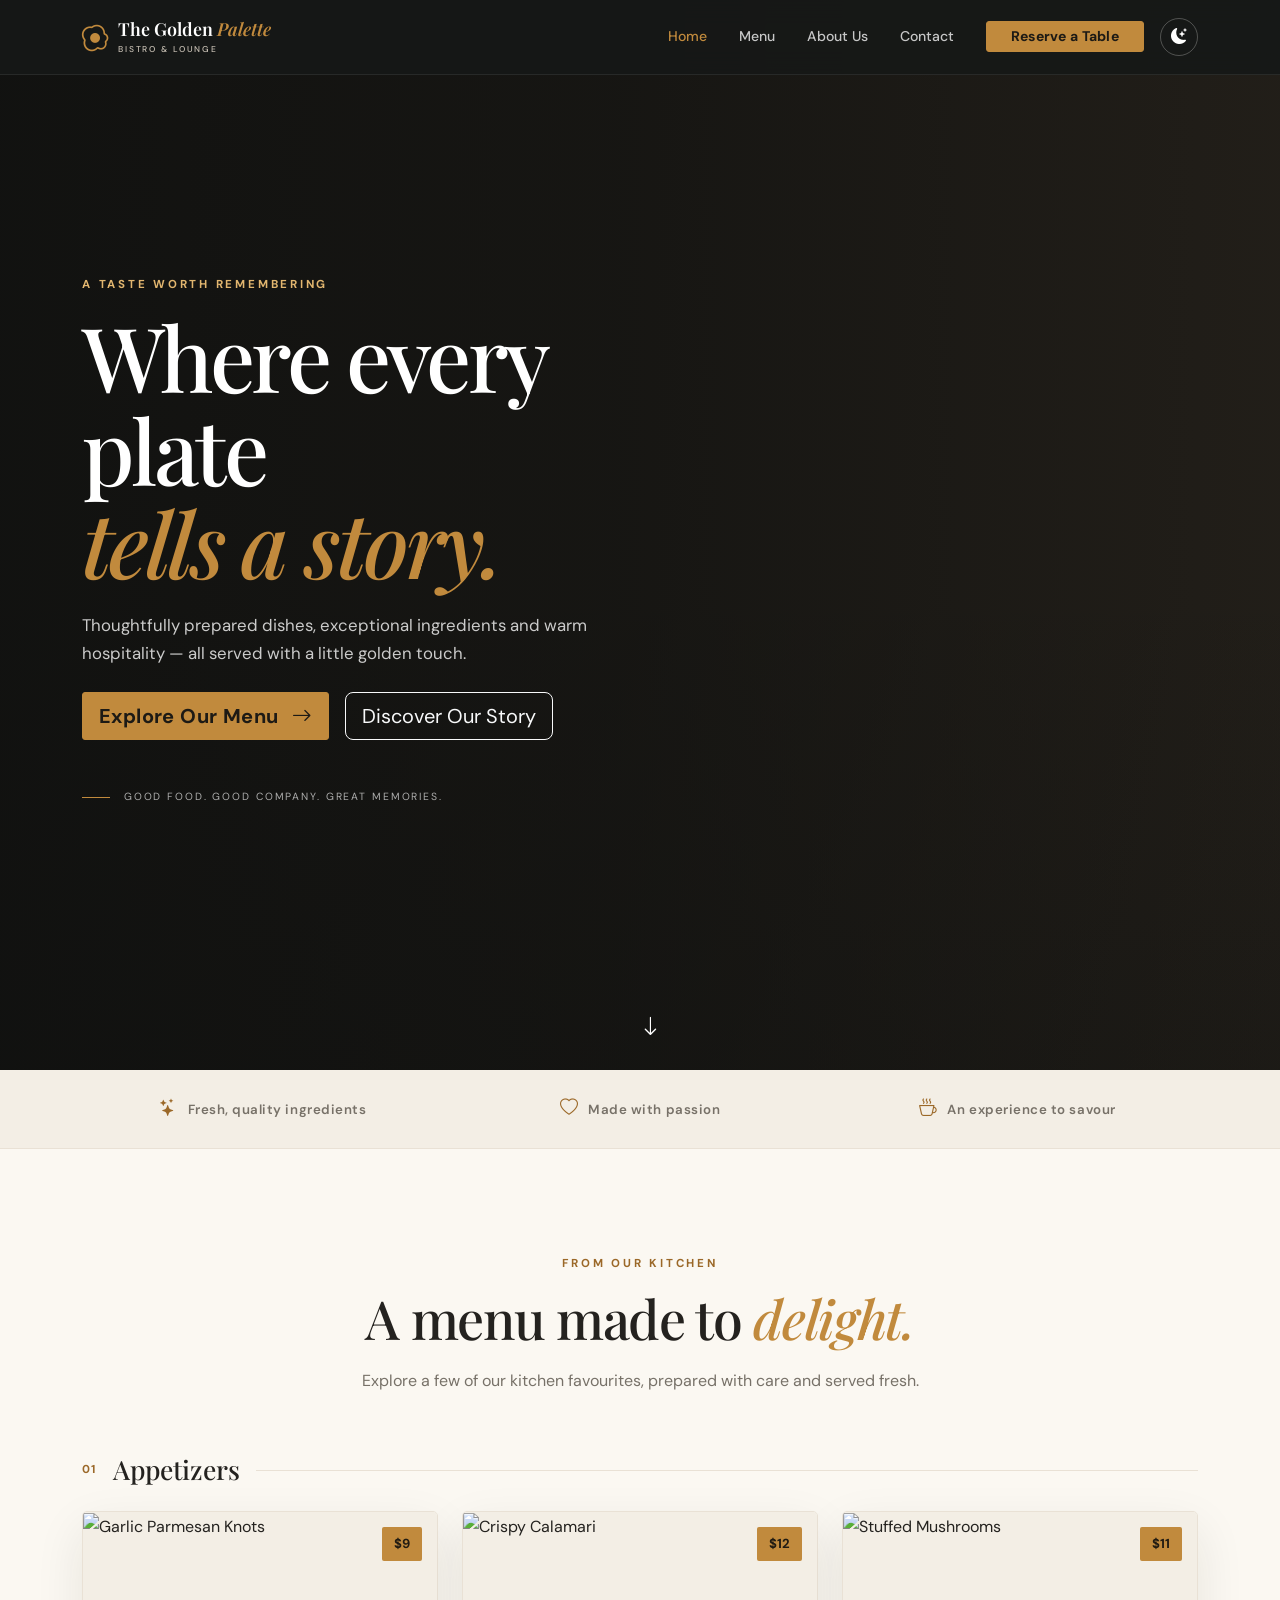
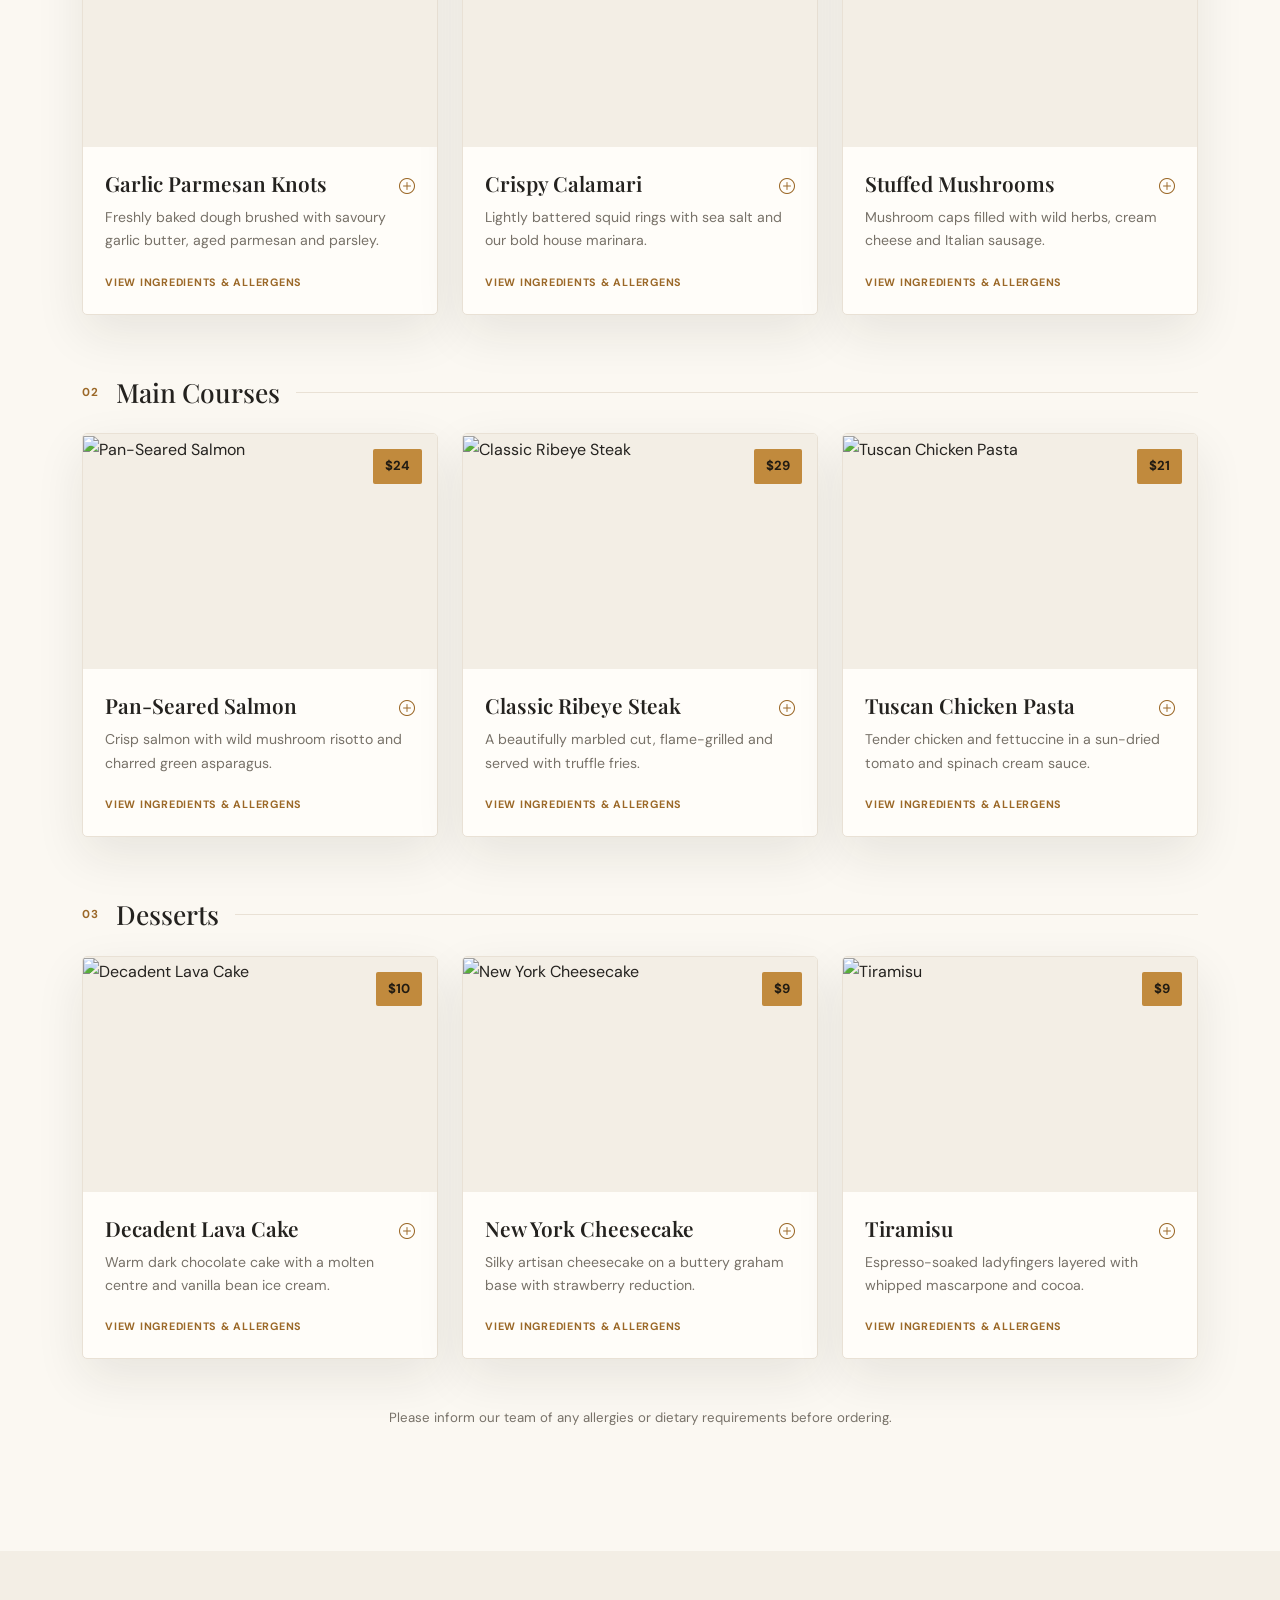
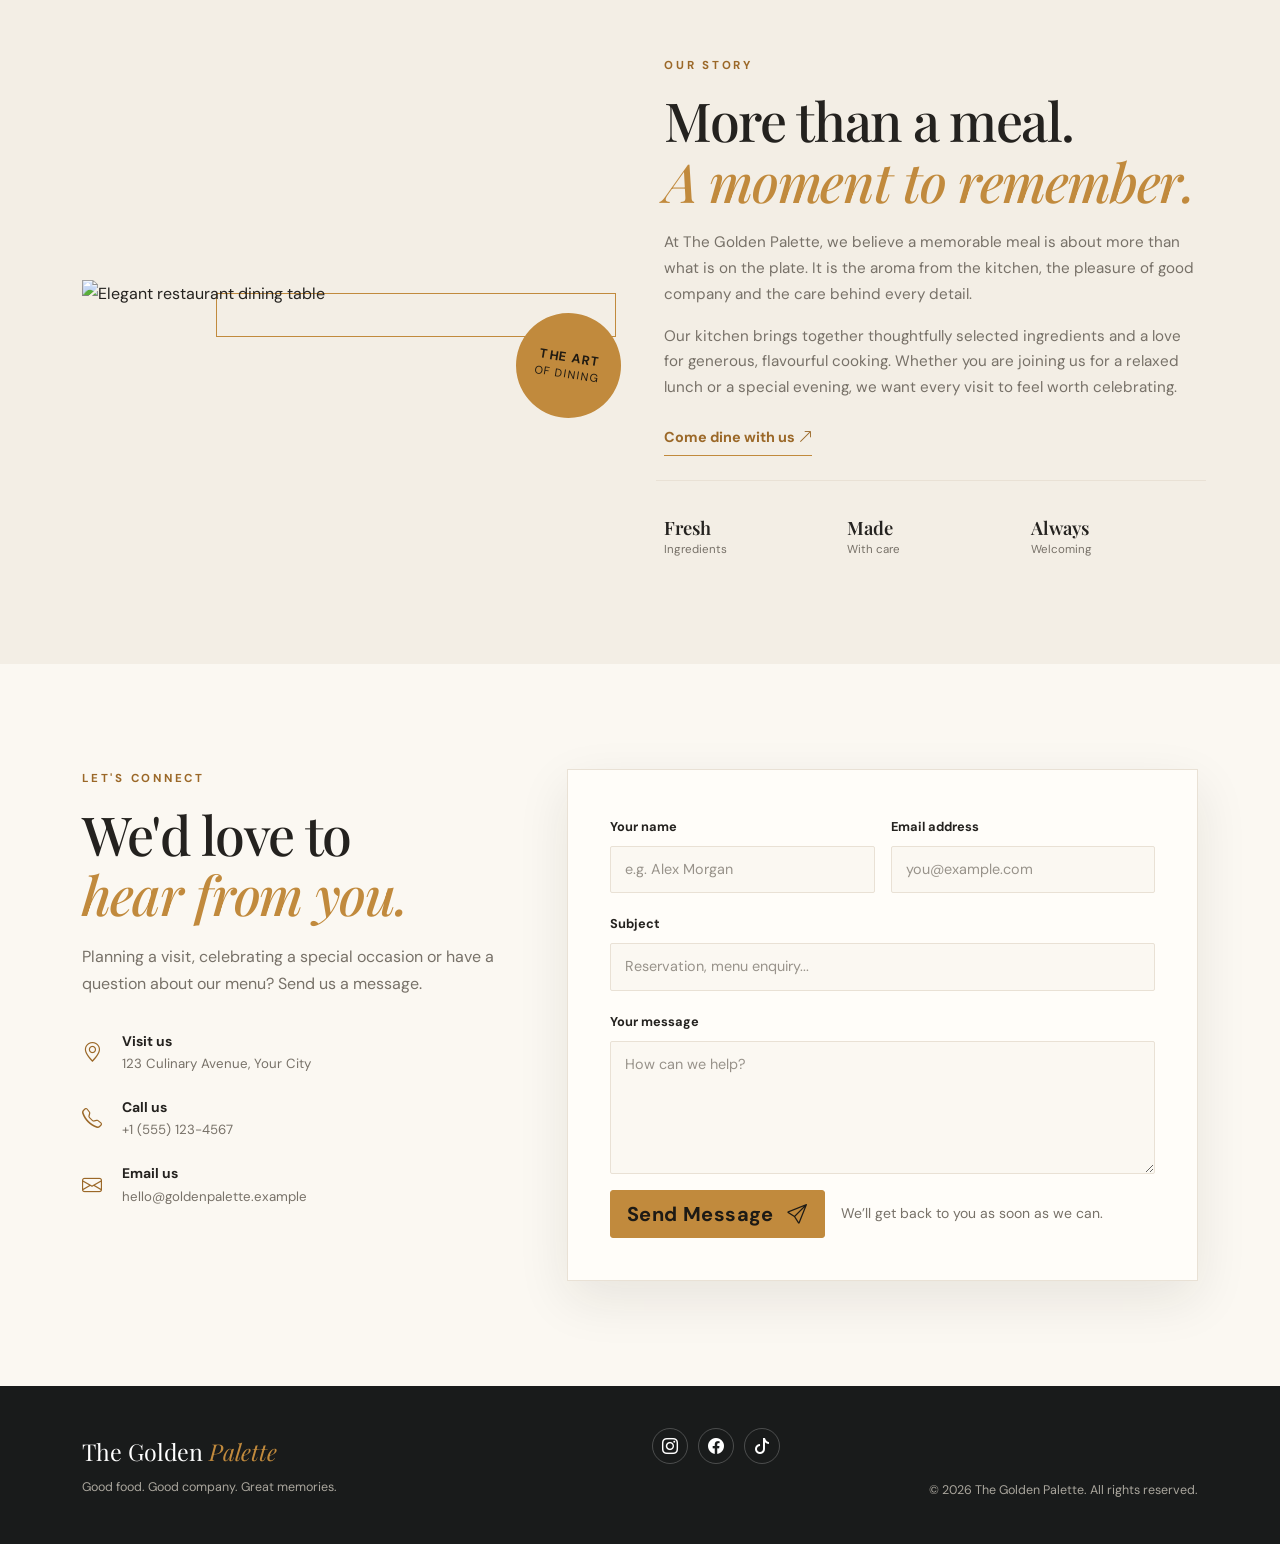
==== index.html @ 67bfbe7a "feat: build responsive restaurant landing page structure" ====
<!DOCTYPE html>
<html lang="en">
<head>
  <meta charset="UTF-8">
  <meta name="viewport" content="width=device-width, initial-scale=1">
  <meta name="description" content="The Golden Palette — an exquisite bistro and lounge experience.">
  <title>The Golden Palette | Bistro & Lounge</title>
  <link rel="preconnect" href="https://fonts.googleapis.com">
  <link rel="preconnect" href="https://fonts.gstatic.com" crossorigin>
  <link href="https://fonts.googleapis.com/css2?family=DM+Sans:wght@400;500;600;700&family=Playfair+Display:wght@500;600;700&display=swap" rel="stylesheet">
  <link href="https://cdn.jsdelivr.net/npm/bootstrap@5.3.3/dist/css/bootstrap.min.css" rel="stylesheet">
  <link href="https://cdn.jsdelivr.net/npm/bootstrap-icons@1.11.3/font/bootstrap-icons.min.css" rel="stylesheet">
  <link rel="stylesheet" href="css/style.css">
</head>
<body>
  <!-- Navigation -->
  <nav class="navbar navbar-expand-lg navbar-dark fixed-top site-navbar">
    <div class="container">
      <a class="navbar-brand brand-mark" href="#home">
        <span class="brand-icon"><i class="bi bi-egg-fried"></i></span>
        <span>The Golden <em>Palette</em><small>BISTRO &amp; LOUNGE</small></span>
      </a>
      <button class="navbar-toggler" type="button" data-bs-toggle="collapse" data-bs-target="#mainNav" aria-controls="mainNav" aria-expanded="false" aria-label="Toggle navigation">
        <span class="navbar-toggler-icon"></span>
      </button>
      <div class="collapse navbar-collapse" id="mainNav">
        <ul class="navbar-nav ms-auto align-items-lg-center gap-lg-3">
          <li class="nav-item"><a class="nav-link active" href="#home">Home</a></li>
          <li class="nav-item"><a class="nav-link" href="#menu">Menu</a></li>
          <li class="nav-item"><a class="nav-link" href="#about">About Us</a></li>
          <li class="nav-item"><a class="nav-link" href="#contact">Contact</a></li>
          <li class="nav-item ms-lg-2"><a class="btn btn-gold btn-sm px-4" href="#contact">Reserve a Table</a></li>
          <li class="nav-item">
            <button class="theme-toggle-btn nav-theme-toggle" id="themeToggle" type="button" aria-label="Switch colour theme">
              <i class="bi bi-moon-stars-fill" id="themeIcon"></i>
            </button>
          </li>
        </ul>
      </div>
    </div>
  </nav>

  <main>
    <!-- Hero -->
    <section class="hero-section" id="home">
      <div class="hero-shade"></div>
      <div class="container position-relative">
        <div class="row min-vh-100 align-items-center">
          <div class="col-lg-8 col-xl-7 text-center text-lg-start">
            <p class="eyebrow text-gold">A TASTE WORTH REMEMBERING</p>
            <h1>Where every plate<br><em>tells a story.</em></h1>
            <p class="hero-copy">Thoughtfully prepared dishes, exceptional ingredients and warm hospitality — all served with a little golden touch.</p>
            <div class="d-flex flex-column flex-sm-row justify-content-center justify-content-lg-start gap-3 mt-4">
              <a class="btn btn-gold btn-lg" href="#menu">Explore Our Menu <i class="bi bi-arrow-right ms-2"></i></a>
              <a class="btn btn-outline-light btn-lg" href="#about">Discover Our Story</a>
            </div>
            <div class="hero-note mt-5"><span></span> GOOD FOOD. GOOD COMPANY. GREAT MEMORIES.</div>
          </div>
        </div>
      </div>
      <a href="#menu" class="scroll-cue" aria-label="Scroll to menu"><i class="bi bi-arrow-down"></i></a>
    </section>

    <!-- Intro strip -->
    <section class="intro-strip py-4">
      <div class="container">
        <div class="row text-center g-3">
          <div class="col-12 col-md-4"><i class="bi bi-stars"></i><span>Fresh, quality ingredients</span></div>
          <div class="col-12 col-md-4"><i class="bi bi-heart"></i><span>Made with passion</span></div>
          <div class="col-12 col-md-4"><i class="bi bi-cup-hot"></i><span>An experience to savour</span></div>
        </div>
      </div>
    </section>

    <!-- Menu -->
    <section class="section-pad" id="menu">
      <div class="container">
        <div class="section-heading text-center">
          <p class="eyebrow">FROM OUR KITCHEN</p>
          <h2>A menu made to <em>delight.</em></h2>
          <p>Explore a few of our kitchen favourites, prepared with care and served fresh.</p>
        </div>

        <div class="menu-category">
          <div class="category-heading"><span>01</span><h3>Appetizers</h3><div></div></div>
          <div class="row g-4">
            <div class="col-md-6 col-lg-4">
              <article class="menu-card h-100" tabindex="0" role="button" onclick="openModal(this)" onkeydown="activateCard(event, this)" data-price="$9" data-ingredients="Artisan unbleached flour, crushed garlic, organic butter, aged Parmigiano-Reggiano, fresh Italian flat-leaf parsley, sea salt." data-allergens="Wheat (Gluten), Milk (Dairy)">
                <div class="menu-image-wrap"><img src="https://images.unsplash.com/photo-1619535860434-ba1d8fa12536?w=800" alt="Garlic Parmesan Knots" class="menu-img" loading="lazy"><span class="price-tag">$9</span></div>
                <div class="menu-info"><div class="d-flex justify-content-between align-items-start gap-2"><h4 class="menu-title">Garlic Parmesan Knots</h4><i class="bi bi-plus-circle menu-more"></i></div><p class="menu-desc">Freshly baked dough brushed with savoury garlic butter, aged parmesan and parsley.</p><span class="menu-hint">View ingredients &amp; allergens</span></div>
              </article>
            </div>
            <div class="col-md-6 col-lg-4">
              <article class="menu-card h-100" tabindex="0" role="button" onclick="openModal(this)" onkeydown="activateCard(event, this)" data-price="$12" data-ingredients="Wild-caught Atlantic squid, buttermilk batter, seasoned cornstarch, house marinara, fresh lemons." data-allergens="Mollusks (Calamari), Wheat (Gluten), Milk">
                <div class="menu-image-wrap"><img src="https://images.unsplash.com/photo-1599487488170-d11ec9c172f0?w=800" alt="Crispy Calamari" class="menu-img" loading="lazy"><span class="price-tag">$12</span></div>
                <div class="menu-info"><div class="d-flex justify-content-between align-items-start gap-2"><h4 class="menu-title">Crispy Calamari</h4><i class="bi bi-plus-circle menu-more"></i></div><p class="menu-desc">Lightly battered squid rings with sea salt and our bold house marinara.</p><span class="menu-hint">View ingredients &amp; allergens</span></div>
              </article>
            </div>
            <div class="col-md-6 col-lg-4">
              <article class="menu-card h-100" tabindex="0" role="button" onclick="openModal(this)" onkeydown="activateCard(event, this)" data-price="$11" data-ingredients="White button mushroom caps, sweet Italian pork sausage, Neufchâtel cream cheese, fresh rosemary, thyme, panko breadcrumbs." data-allergens="Wheat (Gluten), Milk (Dairy)">
                <div class="menu-image-wrap"><img src="https://images.unsplash.com/photo-1534422298391-e4f8c172dddb?w=800" alt="Stuffed Mushrooms" class="menu-img" loading="lazy"><span class="price-tag">$11</span></div>
                <div class="menu-info"><div class="d-flex justify-content-between align-items-start gap-2"><h4 class="menu-title">Stuffed Mushrooms</h4><i class="bi bi-plus-circle menu-more"></i></div><p class="menu-desc">Mushroom caps filled with wild herbs, cream cheese and Italian sausage.</p><span class="menu-hint">View ingredients &amp; allergens</span></div>
              </article>
            </div>
          </div>
        </div>

        <div class="menu-category">
          <div class="category-heading"><span>02</span><h3>Main Courses</h3><div></div></div>
          <div class="row g-4">
            <div class="col-md-6 col-lg-4">
              <article class="menu-card h-100" tabindex="0" role="button" onclick="openModal(this)" onkeydown="activateCard(event, this)" data-price="$24" data-ingredients="Sustainably-farmed Atlantic Salmon, Arborio rice, wild porcini mushrooms, vegetable stock, white wine, organic green asparagus." data-allergens="Fish, Milk (Dairy), Sulphites">
                <div class="menu-image-wrap"><img src="https://images.unsplash.com/photo-1467003909585-2f8a72700288?w=800" alt="Pan-Seared Salmon" class="menu-img" loading="lazy"><span class="price-tag">$24</span></div>
                <div class="menu-info"><div class="d-flex justify-content-between align-items-start gap-2"><h4 class="menu-title">Pan-Seared Salmon</h4><i class="bi bi-plus-circle menu-more"></i></div><p class="menu-desc">Crisp salmon with wild mushroom risotto and charred green asparagus.</p><span class="menu-hint">View ingredients &amp; allergens</span></div>
              </article>
            </div>
            <div class="col-md-6 col-lg-4">
              <article class="menu-card h-100" tabindex="0" role="button" onclick="openModal(this)" onkeydown="activateCard(event, this)" data-price="$29" data-ingredients="28-day dry-aged USDA Prime Ribeye, compound butter (roasted garlic, chives), Idaho potatoes, white truffle oil, sea salt flakes." data-allergens="Milk (Dairy)">
                <div class="menu-image-wrap"><img src="https://images.unsplash.com/photo-1544025162-d76694265947?w=800" alt="Classic Ribeye Steak" class="menu-img" loading="lazy"><span class="price-tag">$29</span></div>
                <div class="menu-info"><div class="d-flex justify-content-between align-items-start gap-2"><h4 class="menu-title">Classic Ribeye Steak</h4><i class="bi bi-plus-circle menu-more"></i></div><p class="menu-desc">A beautifully marbled cut, flame-grilled and served with truffle fries.</p><span class="menu-hint">View ingredients &amp; allergens</span></div>
              </article>
            </div>
            <div class="col-md-6 col-lg-4">
              <article class="menu-card h-100" tabindex="0" role="button" onclick="openModal(this)" onkeydown="activateCard(event, this)" data-price="$21" data-ingredients="Free-range chicken breast, enriched durum wheat fettuccine, sun-dried Mediterranean tomatoes, organic baby spinach, heavy cream, garlic." data-allergens="Wheat (Gluten), Milk (Dairy)">
                <div class="menu-image-wrap"><img src="https://images.unsplash.com/photo-1645112411341-6c4fd023714a?w=800" alt="Tuscan Chicken Pasta" class="menu-img" loading="lazy"><span class="price-tag">$21</span></div>
                <div class="menu-info"><div class="d-flex justify-content-between align-items-start gap-2"><h4 class="menu-title">Tuscan Chicken Pasta</h4><i class="bi bi-plus-circle menu-more"></i></div><p class="menu-desc">Tender chicken and fettuccine in a sun-dried tomato and spinach cream sauce.</p><span class="menu-hint">View ingredients &amp; allergens</span></div>
              </article>
            </div>
          </div>
        </div>

        <div class="menu-category">
          <div class="category-heading"><span>03</span><h3>Desserts</h3><div></div></div>
          <div class="row g-4">
            <div class="col-md-6 col-lg-4">
              <article class="menu-card h-100" tabindex="0" role="button" onclick="openModal(this)" onkeydown="activateCard(event, this)" data-price="$10" data-ingredients="Belgian dark chocolate (70% cocoa), organic eggs, sugar, Madagascar vanilla bean paste, whole milk ice cream." data-allergens="Eggs, Milk (Dairy), Wheat">
                <div class="menu-image-wrap"><img src="https://images.unsplash.com/photo-1606313564200-e75d5e30476c?w=800" alt="Decadent Lava Cake" class="menu-img" loading="lazy"><span class="price-tag">$10</span></div>
                <div class="menu-info"><div class="d-flex justify-content-between align-items-start gap-2"><h4 class="menu-title">Decadent Lava Cake</h4><i class="bi bi-plus-circle menu-more"></i></div><p class="menu-desc">Warm dark chocolate cake with a molten centre and vanilla bean ice cream.</p><span class="menu-hint">View ingredients &amp; allergens</span></div>
              </article>
            </div>
            <div class="col-md-6 col-lg-4">
              <article class="menu-card h-100" tabindex="0" role="button" onclick="openModal(this)" onkeydown="activateCard(event, this)" data-price="$9" data-ingredients="Cream cheese, sour cream, graham cracker crumbs, sugar, fresh farm strawberries, fresh garden mint." data-allergens="Milk (Dairy), Wheat (Gluten)">
                <div class="menu-image-wrap"><img src="https://images.unsplash.com/photo-1533134242443-d4fd215305ad?w=800" alt="New York Cheesecake" class="menu-img" loading="lazy"><span class="price-tag">$9</span></div>
                <div class="menu-info"><div class="d-flex justify-content-between align-items-start gap-2"><h4 class="menu-title">New York Cheesecake</h4><i class="bi bi-plus-circle menu-more"></i></div><p class="menu-desc">Silky artisan cheesecake on a buttery graham base with strawberry reduction.</p><span class="menu-hint">View ingredients &amp; allergens</span></div>
              </article>
            </div>
            <div class="col-md-6 col-lg-4">
              <article class="menu-card h-100" tabindex="0" role="button" onclick="openModal(this)" onkeydown="activateCard(event, this)" data-price="$9" data-ingredients="Italian ladyfinger biscuits, premium espresso blend, mascarpone cheese, organic egg yolks, dark cocoa." data-allergens="Eggs, Milk (Dairy), Wheat (Gluten)">
                <div class="menu-image-wrap"><img src="https://images.unsplash.com/photo-1571877227200-a0d98ea607e9?w=800" alt="Tiramisu" class="menu-img" loading="lazy"><span class="price-tag">$9</span></div>
                <div class="menu-info"><div class="d-flex justify-content-between align-items-start gap-2"><h4 class="menu-title">Tiramisu</h4><i class="bi bi-plus-circle menu-more"></i></div><p class="menu-desc">Espresso-soaked ladyfingers layered with whipped mascarpone and cocoa.</p><span class="menu-hint">View ingredients &amp; allergens</span></div>
              </article>
            </div>
          </div>
        </div>
        <p class="menu-disclaimer text-center mt-5">Please inform our team of any allergies or dietary requirements before ordering.</p>
      </div>
    </section>

    <!-- About -->
    <section class="about-section section-pad" id="about">
      <div class="container">
        <div class="row align-items-center g-5">
          <div class="col-lg-6">
            <div class="about-image-wrap">
              <img src="https://images.unsplash.com/photo-1414235077428-338989a2e8c0?w=1200" alt="Elegant restaurant dining table" loading="lazy">
              <div class="about-stamp"><strong>THE ART</strong><span>OF DINING</span></div>
            </div>
          </div>
          <div class="col-lg-6">
            <p class="eyebrow">OUR STORY</p>
            <h2>More than a meal.<br><em>A moment to remember.</em></h2>
            <p class="about-copy">At The Golden Palette, we believe a memorable meal is about more than what is on the plate. It is the aroma from the kitchen, the pleasure of good company and the care behind every detail.</p>
            <p class="about-copy">Our kitchen brings together thoughtfully selected ingredients and a love for generous, flavourful cooking. Whether you are joining us for a relaxed lunch or a special evening, we want every visit to feel worth celebrating.</p>
            <a href="#contact" class="text-link">Come dine with us <i class="bi bi-arrow-up-right"></i></a>
            <div class="about-stats row g-3 mt-4">
              <div class="col-4"><strong>Fresh</strong><span>Ingredients</span></div>
              <div class="col-4"><strong>Made</strong><span>With care</span></div>
              <div class="col-4"><strong>Always</strong><span>Welcoming</span></div>
            </div>
          </div>
        </div>
      </div>
    </section>

    <!-- Contact -->
    <section class="contact-section section-pad" id="contact">
      <div class="container">
        <div class="row g-5">
          <div class="col-lg-5">
            <p class="eyebrow">LET'S CONNECT</p>
            <h2>We'd love to<br><em>hear from you.</em></h2>
            <p class="contact-intro">Planning a visit, celebrating a special occasion or have a question about our menu? Send us a message.</p>
            <div class="contact-detail"><i class="bi bi-geo-alt"></i><div><strong>Visit us</strong><span>123 Culinary Avenue, Your City</span></div></div>
            <div class="contact-detail"><i class="bi bi-telephone"></i><div><strong>Call us</strong><span>+1 (555) 123-4567</span></div></div>
            <div class="contact-detail"><i class="bi bi-envelope"></i><div><strong>Email us</strong><span>hello@goldenpalette.example</span></div></div>
          </div>
          <div class="col-lg-7">
            <form class="contact-form" id="contactForm">
              <div class="row g-3">
                <div class="col-md-6"><label for="name" class="form-label">Your name</label><input type="text" class="form-control" id="name" name="name" placeholder="e.g. Alex Morgan" required></div>
                <div class="col-md-6"><label for="email" class="form-label">Email address</label><input type="email" class="form-control" id="email" name="email" placeholder="you@example.com" required></div>
                <div class="col-12"><label for="subject" class="form-label">Subject</label><input type="text" class="form-control" id="subject" name="subject" placeholder="Reservation, menu enquiry..." required></div>
                <div class="col-12"><label for="message" class="form-label">Your message</label><textarea class="form-control" id="message" name="message" rows="5" placeholder="How can we help?" required></textarea></div>
                <div class="col-12 d-flex flex-column flex-sm-row align-items-sm-center gap-3"><button type="submit" class="btn btn-gold btn-lg">Send Message <i class="bi bi-send ms-2"></i></button><small class="form-note">We’ll get back to you as soon as we can.</small></div>
              </div>
              <div class="alert alert-success mt-3 d-none" id="formFeedback" role="status">Thank you! Your message has been validated. Connect this form to a backend or form service to receive submissions.</div>
            </form>
          </div>
        </div>
      </div>
    </section>
  </main>

  <!-- Footer -->
  <footer class="site-footer">
    <div class="container">
      <div class="row align-items-center gy-3">
        <div class="col-md-6">
          <a class="footer-brand" href="#home">The Golden <em>Palette</em></a>
          <p class="footer-tagline">Good food. Good company. Great memories.</p>
        </div>
        <div class="col-md-6 text-md-end">
          <div class="social-links mb-3">
            <a href="https://www.instagram.com/" aria-label="Instagram"><i class="bi bi-instagram"></i></a>
            <a href="https://www.facebook.com/" aria-label="Facebook"><i class="bi bi-facebook"></i></a>
            <a href="https://www.tiktok.com/" aria-label="TikTok"><i class="bi bi-tiktok"></i></a>
          </div>
          <p class="copyright mb-0">&copy; <span id="year"></span> The Golden Palette. All rights reserved.</p>
        </div>
      </div>
    </div>
  </footer>

  <!-- Menu item details modal -->
  <div class="modal fade" id="infoModal" tabindex="-1" aria-labelledby="modalTitle" aria-hidden="true">
    <div class="modal-dialog modal-dialog-centered modal-lg">
      <div class="modal-content menu-modal">
        <div class="modal-header border-0">
          <span class="eyebrow mb-0">FROM OUR MENU</span>
          <button type="button" class="btn-close" data-bs-dismiss="modal" aria-label="Close"></button>
        </div>
        <div class="row g-0">
          <div class="col-md-5"><img src="" alt="" class="modal-hero-img" id="modalImg"></div>
          <div class="col-md-7"><div class="modal-body">
            <div class="d-flex align-items-start justify-content-between gap-3"><h3 class="modal-title" id="modalTitle"></h3><span class="modal-price" id="modalPrice"></span></div>
            <p class="modal-desc" id="modalDesc"></p>
            <div class="modal-meta-section"><h4>Key Ingredients</h4><p id="modalIngredients"></p></div>
            <div class="modal-meta-section"><h4>Allergen Warnings</h4><p id="modalAllergens"></p></div>
          </div></div>
        </div>
      </div>
    </div>
  </div>

  <script src="https://cdn.jsdelivr.net/npm/bootstrap@5.3.3/dist/js/bootstrap.bundle.min.js"></script>
  <script src="js/script.js"></script>
</body>
</html>
---- css/style.css ----
/* The Golden Palette — Bootstrap 5 custom theme */
:root {
  --bg: #fbf8f2;
  --surface: #fffdf9;
  --surface-soft: #f3eee5;
  --ink: #24221f;
  --muted: #777168;
  --gold: #c18a3d;
  --gold-dark: #9b6828;
  --line: #e9e1d5;
  --navy: #191b1b;
  --shadow: 0 18px 50px rgba(38, 30, 18, .09);
}
[data-theme="dark"] {
  --bg: #151716;
  --surface: #202321;
  --surface-soft: #292d2a;
  --ink: #f3eee5;
  --muted: #b7b0a4;
  --gold: #e0ad62;
  --gold-dark: #c18a3d;
  --line: #393d39;
  --navy: #111312;
  --shadow: 0 18px 50px rgba(0,0,0,.25);
}
* { box-sizing: border-box; }
html { scroll-behavior: smooth; scroll-padding-top: 84px; }
body { margin: 0; background: var(--bg); color: var(--ink); font-family: "DM Sans", sans-serif; line-height: 1.7; transition: background .25s, color .25s; }
h1,h2,h3,h4,.brand-mark,.footer-brand { font-family: "Playfair Display", Georgia, serif; }
a { text-decoration: none; }
.site-navbar { background: rgba(22,24,23,.96); padding: 14px 0; backdrop-filter: blur(12px); border-bottom: 1px solid rgba(255,255,255,.08); }
.brand-mark { display: inline-flex; align-items: center; gap: 10px; color: #fff !important; font-size: 1.12rem; line-height: 1.1; font-weight: 600; }
.brand-mark em,.footer-brand em { color: var(--gold); font-style: italic; }
.brand-mark small { display: block; font: 500 .53rem "DM Sans",sans-serif; letter-spacing: .22em; color: #c8c0b4; margin-top: 5px; }
.brand-icon { color: var(--gold); font-size: 1.65rem; }
.site-navbar .nav-link { color: rgba(255,255,255,.76); font-size: .88rem; font-weight: 500; transition: color .2s; }
.site-navbar .nav-link:hover,.site-navbar .nav-link.active { color: var(--gold); }
.btn-gold { background: var(--gold); border: 1px solid var(--gold); color: #1d1a15; font-weight: 700; border-radius: 3px; letter-spacing: .02em; transition: .2s ease; }
.btn-gold:hover,.btn-gold:focus { background: #d6a45c; border-color: #d6a45c; color: #171512; transform: translateY(-2px); }
.theme-toggle-btn { width: 38px; height: 38px; border: 1px solid rgba(255,255,255,.25); border-radius: 50%; background: transparent; color: #fff; display: inline-grid; place-items: center; }
.theme-toggle-btn:hover { color: var(--gold); border-color: var(--gold); }
.hero-section { min-height: 740px; position: relative; display: flex; align-items: center; color: #fff; background: #24201a url("https://images.unsplash.com/photo-1517248135467-4c7edcad34c4?w=2000") center/cover no-repeat; }
.hero-shade { position: absolute; inset: 0; background: linear-gradient(90deg,rgba(15,16,15,.88) 0%,rgba(15,16,15,.65) 48%,rgba(15,16,15,.12) 100%),linear-gradient(0deg,rgba(15,16,15,.28),transparent 45%); }
.hero-section .container { padding-top: 90px; padding-bottom: 80px; }
.eyebrow { color: var(--gold-dark); font-size: .72rem; font-weight: 700; letter-spacing: .24em; text-transform: uppercase; margin-bottom: 15px; }
.text-gold { color: #e2b66f; }
.hero-section h1 { font-size: clamp(3.4rem,7vw,6.2rem); line-height: 1.04; letter-spacing: -.04em; margin: 0 0 22px; }
.hero-section h1 em,.section-heading h2 em,.about-section h2 em,.contact-section h2 em { color: var(--gold); font-weight: 500; }
.hero-copy { color: rgba(255,255,255,.78); font-size: 1.05rem; max-width: 550px; }
.hero-note { color: rgba(255,255,255,.65); font-size: .65rem; letter-spacing: .18em; }
.hero-note span { display: inline-block; width: 28px; height: 1px; background: var(--gold); vertical-align: middle; margin-right: 9px; }
.scroll-cue { position: absolute; bottom: 26px; left: 50%; color: #fff; font-size: 1.3rem; animation: bob 1.8s infinite; }
@keyframes bob { 50% { transform: translateY(6px); } }
.intro-strip { background: var(--surface-soft); border-bottom: 1px solid var(--line); }
.intro-strip .col-12 { color: var(--muted); font-size: .83rem; font-weight: 600; letter-spacing: .04em; }
.intro-strip i { color: var(--gold-dark); font-size: 1.1rem; margin-right: 10px; }
.section-pad { padding: 105px 0; }
.section-heading { max-width: 650px; margin: 0 auto 60px; }
.section-heading h2,.about-section h2,.contact-section h2 { font-size: clamp(2.4rem,4.2vw,3.65rem); line-height: 1.13; letter-spacing: -.025em; margin-bottom: 18px; }
.section-heading > p:last-child { color: var(--muted); margin: 0; }
.menu-category + .menu-category { margin-top: 62px; }
.category-heading { display: flex; align-items: center; gap: 16px; margin-bottom: 25px; }
.category-heading > span { color: var(--gold-dark); font-size: .72rem; font-weight: 700; letter-spacing: .12em; }
.category-heading h3 { margin: 0; font-size: 1.65rem; }
.category-heading div { height: 1px; flex: 1; background: var(--line); }
.menu-card { background: var(--surface); border: 1px solid var(--line); border-radius: 5px; overflow: hidden; box-shadow: var(--shadow); cursor: pointer; transition: transform .25s,box-shadow .25s,border-color .25s; }
.menu-card:hover,.menu-card:focus-visible { transform: translateY(-6px); border-color: var(--gold); box-shadow: 0 22px 55px rgba(38,30,18,.14); outline: none; }
.menu-image-wrap { height: 235px; position: relative; overflow: hidden; background: var(--surface-soft); }
.menu-img { width: 100%; height: 100%; object-fit: cover; transition: transform .5s; }
.menu-card:hover .menu-img { transform: scale(1.06); }
.price-tag { position: absolute; right: 15px; top: 15px; padding: 6px 12px; background: var(--gold); color: #211b12; font-size: .82rem; font-weight: 700; border-radius: 2px; }
.menu-info { padding: 22px 22px 20px; }
.menu-title { color: var(--ink); font: 600 1.3rem "Playfair Display",serif; margin: 0 0 9px; }
.menu-more { color: var(--gold-dark); margin-top: 4px; }
.menu-desc { color: var(--muted); font-size: .88rem; line-height: 1.65; margin: 0 0 14px; }
.menu-hint { color: var(--gold-dark); font-size: .67rem; font-weight: 700; letter-spacing: .07em; text-transform: uppercase; }
.menu-disclaimer { color: var(--muted); font-size: .83rem; }
.about-section { background: var(--surface-soft); }
.about-image-wrap { position: relative; padding: 0 30px 30px 0; }
.about-image-wrap:before { content: ""; position: absolute; right: 0; bottom: 0; width: 75%; height: 75%; border: 1px solid var(--gold); }
.about-image-wrap img { width: 100%; height: 520px; object-fit: cover; position: relative; z-index: 1; }
.about-stamp { position: absolute; z-index: 2; right: -5px; top: 35px; width: 105px; height: 105px; display: flex; flex-direction: column; justify-content: center; align-items: center; border-radius: 50%; background: var(--gold); color: #211b12; transform: rotate(9deg); font-size: .7rem; letter-spacing: .1em; line-height: 1.4; }
.about-stamp strong { font-size: .8rem; }
.about-copy { color: var(--muted); font-size: .95rem; }
.text-link { display: inline-block; color: var(--gold-dark); font-size: .9rem; font-weight: 700; margin-top: 8px; border-bottom: 1px solid var(--gold); padding-bottom: 5px; }
.text-link:hover { color: var(--ink); }
.about-stats { border-top: 1px solid var(--line); padding-top: 18px; }
.about-stats strong,.about-stats span { display: block; }
.about-stats strong { color: var(--ink); font: 600 1.15rem "Playfair Display",serif; }
.about-stats span { color: var(--muted); font-size: .72rem; }
.contact-intro { color: var(--muted); max-width: 420px; margin-bottom: 32px; }
.contact-detail { display: flex; gap: 15px; align-items: center; margin: 20px 0; }
.contact-detail > i { color: var(--gold-dark); font-size: 1.25rem; width: 25px; }
.contact-detail strong,.contact-detail span { display: block; }
.contact-detail strong { color: var(--ink); font-size: .87rem; }
.contact-detail span { color: var(--muted); font-size: .83rem; }
.contact-form { background: var(--surface); border: 1px solid var(--line); padding: clamp(24px,4vw,42px); box-shadow: var(--shadow); }
.form-label { color: var(--ink); font-size: .8rem; font-weight: 700; }
.form-control { background: var(--bg); border: 1px solid var(--line); border-radius: 2px; color: var(--ink); padding: 12px 14px; font-size: .9rem; }
.form-control:focus { background: var(--bg); color: var(--ink); border-color: var(--gold); box-shadow: 0 0 0 .2rem rgba(193,138,61,.15); }
.form-control::placeholder { color: var(--muted); opacity: .75; }
.form-note { color: var(--muted); }
.site-footer { background: var(--navy); color: #fff; padding: 42px 0; }
.footer-brand { color: #fff; font-size: 1.45rem; }
.footer-tagline,.copyright { color: #aaa69d; font-size: .78rem; margin: 5px 0 0; }
.social-links { display: flex; gap: 10px; justify-content: flex-start; }
.social-links a { display: inline-grid; place-items: center; width: 36px; height: 36px; border: 1px solid rgba(255,255,255,.22); border-radius: 50%; color: #fff; transition: .2s; }
.social-links a:hover { background: var(--gold); color: #211b12; border-color: var(--gold); }
.menu-modal { background: var(--surface); color: var(--ink); border: 1px solid var(--line); border-radius: 5px; overflow: hidden; }
.menu-modal .modal-header { padding: 20px 24px 5px; }
.menu-modal .btn-close { filter: var(--close-filter, none); }
[data-theme="dark"] .menu-modal .btn-close { filter: invert(1); }
.modal-hero-img { width: 100%; height: 100%; min-height: 390px; object-fit: cover; }
.menu-modal .modal-body { padding: 25px 28px 30px; }
.menu-modal .modal-title { font: 600 1.7rem "Playfair Display",serif; color: var(--ink); }
.modal-price { color: var(--gold-dark); font-weight: 700; white-space: nowrap; }
.modal-desc { color: var(--muted); margin: 14px 0 22px; }
.modal-meta-section { border-top: 1px solid var(--line); padding-top: 15px; margin-top: 15px; }
.modal-meta-section h4 { color: var(--gold-dark); font: 700 .7rem "DM Sans",sans-serif; text-transform: uppercase; letter-spacing: .13em; }
.modal-meta-section p { color: var(--muted); font-size: .86rem; margin: 0; }
@media (max-width: 991.98px) {
  .site-navbar .navbar-collapse { padding: 15px 0 5px; }
  .site-navbar .nav-item { margin: 3px 0; }
  .hero-section { min-height: 680px; background-position: 58% center; }
  .about-image-wrap img { height: 430px; }
}
@media (max-width: 767.98px) {
  .section-pad { padding: 75px 0; }
  .hero-section { min-height: 680px; }
  .hero-section .container { padding-top: 110px; }
  .hero-section h1 { font-size: clamp(3rem,13vw,4.5rem); }
  .hero-copy { font-size: .96rem; }
  .menu-image-wrap { height: 220px; }
  .about-image-wrap { margin: 0 10px; }
  .about-image-wrap img { height: 380px; }
  .modal-hero-img { min-height: 220px; max-height: 250px; }
  .menu-modal .modal-body { padding: 20px 22px 25px; }
  .social-links { justify-content: flex-start; }
}
@media (max-width: 575.98px) {
  .hero-section { min-height: 650px; }
  .hero-section h1 { font-size: 3.15rem; }
  .hero-note { font-size: .56rem; }
  .section-heading { margin-bottom: 42px; }
  .category-heading h3 { font-size: 1.45rem; }
  .contact-form { padding: 22px 18px; }
}
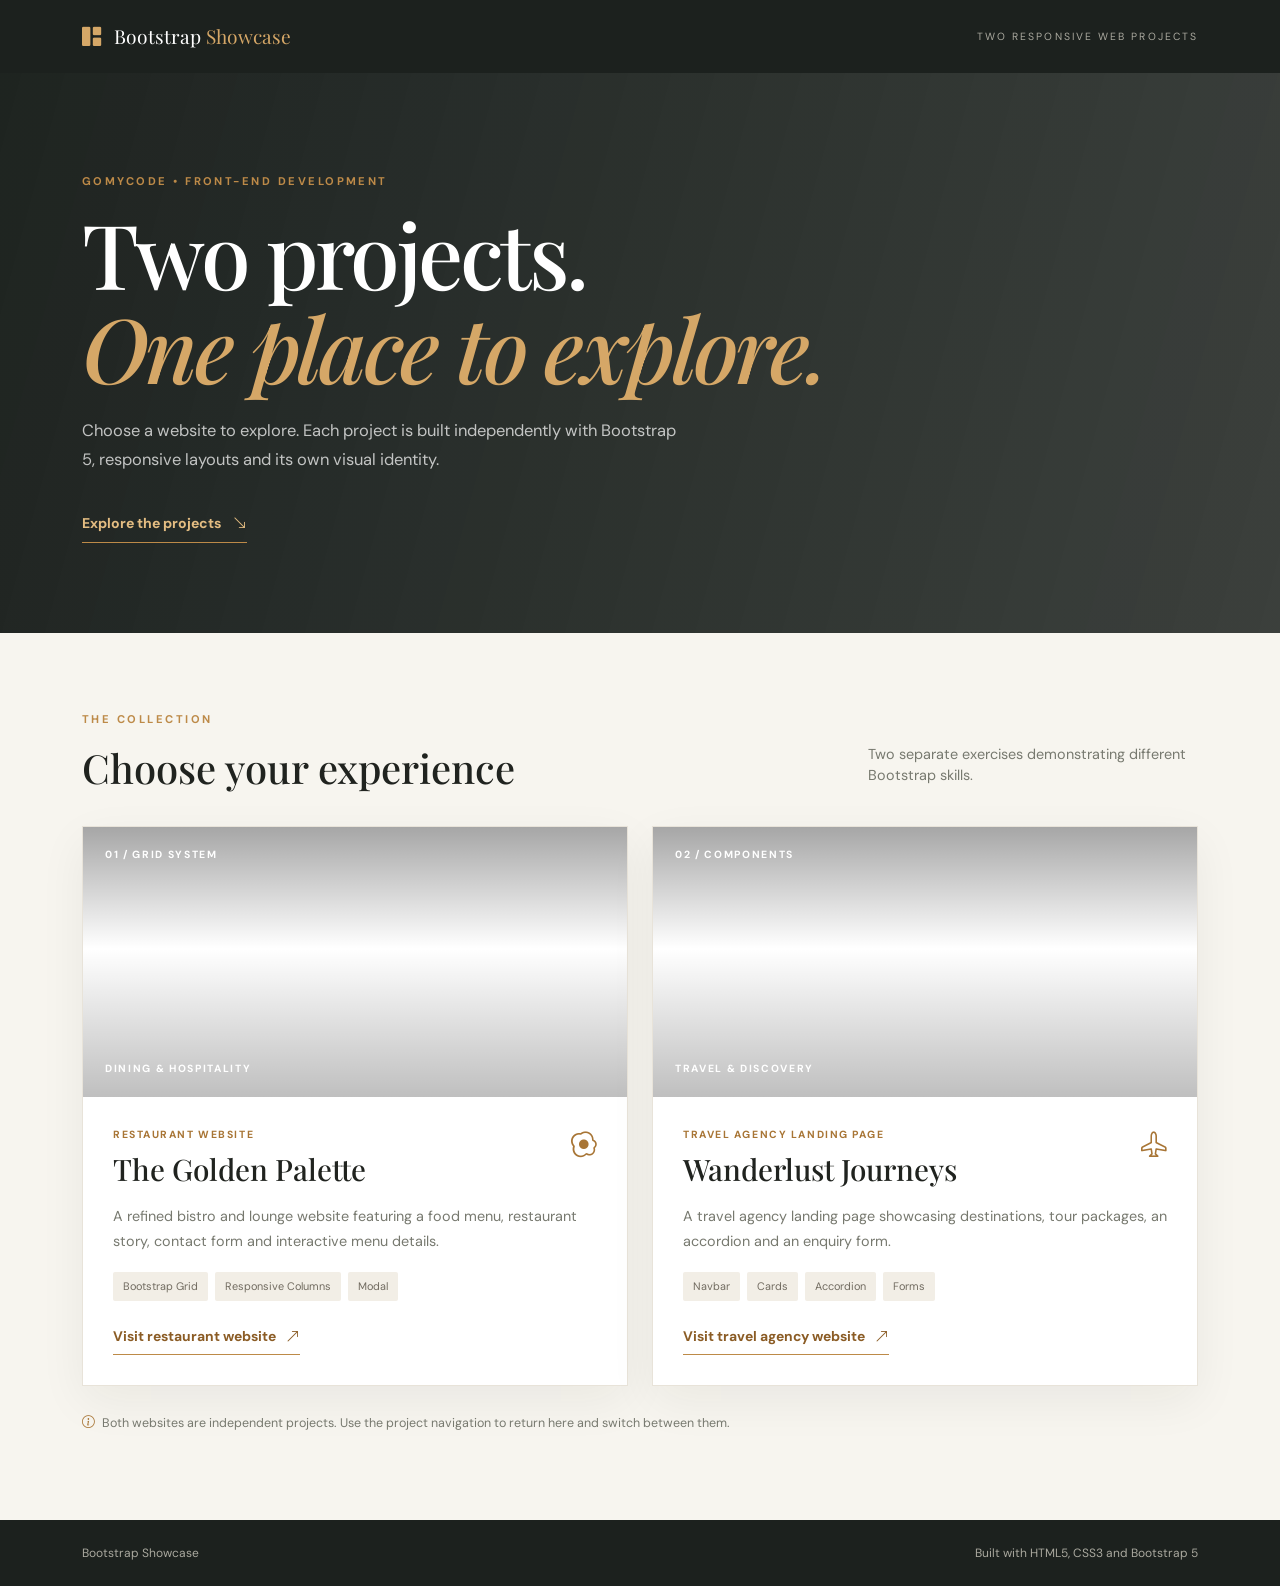
==== commit fe34cda0: "feat: add project hub to navigate restaurant and travel websites" ====
--- a/index.html
+++ b/index.html
@@ -1,258 +1,44 @@
 <!DOCTYPE html>
 <html lang="en">
 <head>
-  <meta charset="UTF-8">
-  <meta name="viewport" content="width=device-width, initial-scale=1">
-  <meta name="description" content="The Golden Palette — an exquisite bistro and lounge experience.">
-  <title>The Golden Palette | Bistro & Lounge</title>
-  <link rel="preconnect" href="https://fonts.googleapis.com">
-  <link rel="preconnect" href="https://fonts.gstatic.com" crossorigin>
+  <meta charset="UTF-8"><meta name="viewport" content="width=device-width, initial-scale=1">
+  <meta name="description" content="Explore two responsive Bootstrap website projects.">
+  <title>Bootstrap Projects | Project Hub</title>
+  <link rel="preconnect" href="https://fonts.googleapis.com"><link rel="preconnect" href="https://fonts.gstatic.com" crossorigin>
   <link href="https://fonts.googleapis.com/css2?family=DM+Sans:wght@400;500;600;700&family=Playfair+Display:wght@500;600;700&display=swap" rel="stylesheet">
   <link href="https://cdn.jsdelivr.net/npm/bootstrap@5.3.3/dist/css/bootstrap.min.css" rel="stylesheet">
   <link href="https://cdn.jsdelivr.net/npm/bootstrap-icons@1.11.3/font/bootstrap-icons.min.css" rel="stylesheet">
-  <link rel="stylesheet" href="css/style.css">
+  <link rel="stylesheet" href="css/hub.css">
 </head>
 <body>
-  <!-- Navigation -->
-  <nav class="navbar navbar-expand-lg navbar-dark fixed-top site-navbar">
-    <div class="container">
-      <a class="navbar-brand brand-mark" href="#home">
-        <span class="brand-icon"><i class="bi bi-egg-fried"></i></span>
-        <span>The Golden <em>Palette</em><small>BISTRO &amp; LOUNGE</small></span>
-      </a>
-      <button class="navbar-toggler" type="button" data-bs-toggle="collapse" data-bs-target="#mainNav" aria-controls="mainNav" aria-expanded="false" aria-label="Toggle navigation">
-        <span class="navbar-toggler-icon"></span>
-      </button>
-      <div class="collapse navbar-collapse" id="mainNav">
-        <ul class="navbar-nav ms-auto align-items-lg-center gap-lg-3">
-          <li class="nav-item"><a class="nav-link active" href="#home">Home</a></li>
-          <li class="nav-item"><a class="nav-link" href="#menu">Menu</a></li>
-          <li class="nav-item"><a class="nav-link" href="#about">About Us</a></li>
-          <li class="nav-item"><a class="nav-link" href="#contact">Contact</a></li>
-          <li class="nav-item ms-lg-2"><a class="btn btn-gold btn-sm px-4" href="#contact">Reserve a Table</a></li>
-          <li class="nav-item">
-            <button class="theme-toggle-btn nav-theme-toggle" id="themeToggle" type="button" aria-label="Switch colour theme">
-              <i class="bi bi-moon-stars-fill" id="themeIcon"></i>
-            </button>
-          </li>
-        </ul>
-      </div>
+<nav class="navbar hub-nav"><div class="container"><a class="navbar-brand" href="index.html"><span class="brand-symbol"><i class="bi bi-grid-1x2-fill"></i></span> Bootstrap <em>Showcase</em></a><span class="nav-note d-none d-md-inline">TWO RESPONSIVE WEB PROJECTS</span></div></nav>
+<main>
+  <section class="hub-hero"><div class="container">
+    <p class="eyebrow">GOMYCODE • FRONT-END DEVELOPMENT</p>
+    <h1>Two projects.<br><em>One place to explore.</em></h1>
+    <p class="hero-copy">Choose a website to explore. Each project is built independently with Bootstrap 5, responsive layouts and its own visual identity.</p>
+    <a class="jump-link" href="#projects">Explore the projects <i class="bi bi-arrow-down-right"></i></a>
+  </div></section>
+  <section class="projects-section" id="projects"><div class="container">
+    <div class="section-intro"><div><p class="eyebrow">THE COLLECTION</p><h2>Choose your experience</h2></div><p>Two separate exercises demonstrating different Bootstrap skills.</p></div>
+    <div class="row g-4">
+      <div class="col-lg-6"><article class="project-card h-100">
+        <div class="project-image restaurant-image"><span class="project-number">01 / GRID SYSTEM</span><span class="image-label">DINING &amp; HOSPITALITY</span></div>
+        <div class="project-content"><div class="d-flex justify-content-between align-items-start gap-3"><div><p class="project-kicker">RESTAURANT WEBSITE</p><h3>The Golden Palette</h3></div><span class="project-icon"><i class="bi bi-egg-fried"></i></span></div>
+          <p>A refined bistro and lounge website featuring a food menu, restaurant story, contact form and interactive menu details.</p>
+          <div class="skill-tags"><span>Bootstrap Grid</span><span>Responsive Columns</span><span>Modal</span></div>
+          <a class="project-link" href="restaurant/index.html">Visit restaurant website <i class="bi bi-arrow-up-right"></i></a>
+        </div></article></div>
+      <div class="col-lg-6"><article class="project-card h-100">
+        <div class="project-image travel-image"><span class="project-number">02 / COMPONENTS</span><span class="image-label">TRAVEL &amp; DISCOVERY</span></div>
+        <div class="project-content"><div class="d-flex justify-content-between align-items-start gap-3"><div><p class="project-kicker">TRAVEL AGENCY LANDING PAGE</p><h3>Wanderlust Journeys</h3></div><span class="project-icon"><i class="bi bi-airplane"></i></span></div>
+          <p>A travel agency landing page showcasing destinations, tour packages, an accordion and an enquiry form.</p>
+          <div class="skill-tags"><span>Navbar</span><span>Cards</span><span>Accordion</span><span>Forms</span></div>
+          <a class="project-link" href="travel-agency/index.html">Visit travel agency website <i class="bi bi-arrow-up-right"></i></a>
+        </div></article></div>
     </div>
-  </nav>
-
-  <main>
-    <!-- Hero -->
-    <section class="hero-section" id="home">
-      <div class="hero-shade"></div>
-      <div class="container position-relative">
-        <div class="row min-vh-100 align-items-center">
-          <div class="col-lg-8 col-xl-7 text-center text-lg-start">
-            <p class="eyebrow text-gold">A TASTE WORTH REMEMBERING</p>
-            <h1>Where every plate<br><em>tells a story.</em></h1>
-            <p class="hero-copy">Thoughtfully prepared dishes, exceptional ingredients and warm hospitality — all served with a little golden touch.</p>
-            <div class="d-flex flex-column flex-sm-row justify-content-center justify-content-lg-start gap-3 mt-4">
-              <a class="btn btn-gold btn-lg" href="#menu">Explore Our Menu <i class="bi bi-arrow-right ms-2"></i></a>
-              <a class="btn btn-outline-light btn-lg" href="#about">Discover Our Story</a>
-            </div>
-            <div class="hero-note mt-5"><span></span> GOOD FOOD. GOOD COMPANY. GREAT MEMORIES.</div>
-          </div>
-        </div>
-      </div>
-      <a href="#menu" class="scroll-cue" aria-label="Scroll to menu"><i class="bi bi-arrow-down"></i></a>
-    </section>
-
-    <!-- Intro strip -->
-    <section class="intro-strip py-4">
-      <div class="container">
-        <div class="row text-center g-3">
-          <div class="col-12 col-md-4"><i class="bi bi-stars"></i><span>Fresh, quality ingredients</span></div>
-          <div class="col-12 col-md-4"><i class="bi bi-heart"></i><span>Made with passion</span></div>
-          <div class="col-12 col-md-4"><i class="bi bi-cup-hot"></i><span>An experience to savour</span></div>
-        </div>
-      </div>
-    </section>
-
-    <!-- Menu -->
-    <section class="section-pad" id="menu">
-      <div class="container">
-        <div class="section-heading text-center">
-          <p class="eyebrow">FROM OUR KITCHEN</p>
-          <h2>A menu made to <em>delight.</em></h2>
-          <p>Explore a few of our kitchen favourites, prepared with care and served fresh.</p>
-        </div>
-
-        <div class="menu-category">
-          <div class="category-heading"><span>01</span><h3>Appetizers</h3><div></div></div>
-          <div class="row g-4">
-            <div class="col-md-6 col-lg-4">
-              <article class="menu-card h-100" tabindex="0" role="button" onclick="openModal(this)" onkeydown="activateCard(event, this)" data-price="$9" data-ingredients="Artisan unbleached flour, crushed garlic, organic butter, aged Parmigiano-Reggiano, fresh Italian flat-leaf parsley, sea salt." data-allergens="Wheat (Gluten), Milk (Dairy)">
-                <div class="menu-image-wrap"><img src="https://images.unsplash.com/photo-1619535860434-ba1d8fa12536?w=800" alt="Garlic Parmesan Knots" class="menu-img" loading="lazy"><span class="price-tag">$9</span></div>
-                <div class="menu-info"><div class="d-flex justify-content-between align-items-start gap-2"><h4 class="menu-title">Garlic Parmesan Knots</h4><i class="bi bi-plus-circle menu-more"></i></div><p class="menu-desc">Freshly baked dough brushed with savoury garlic butter, aged parmesan and parsley.</p><span class="menu-hint">View ingredients &amp; allergens</span></div>
-              </article>
-            </div>
-            <div class="col-md-6 col-lg-4">
-              <article class="menu-card h-100" tabindex="0" role="button" onclick="openModal(this)" onkeydown="activateCard(event, this)" data-price="$12" data-ingredients="Wild-caught Atlantic squid, buttermilk batter, seasoned cornstarch, house marinara, fresh lemons." data-allergens="Mollusks (Calamari), Wheat (Gluten), Milk">
-                <div class="menu-image-wrap"><img src="https://images.unsplash.com/photo-1599487488170-d11ec9c172f0?w=800" alt="Crispy Calamari" class="menu-img" loading="lazy"><span class="price-tag">$12</span></div>
-                <div class="menu-info"><div class="d-flex justify-content-between align-items-start gap-2"><h4 class="menu-title">Crispy Calamari</h4><i class="bi bi-plus-circle menu-more"></i></div><p class="menu-desc">Lightly battered squid rings with sea salt and our bold house marinara.</p><span class="menu-hint">View ingredients &amp; allergens</span></div>
-              </article>
-            </div>
-            <div class="col-md-6 col-lg-4">
-              <article class="menu-card h-100" tabindex="0" role="button" onclick="openModal(this)" onkeydown="activateCard(event, this)" data-price="$11" data-ingredients="White button mushroom caps, sweet Italian pork sausage, Neufchâtel cream cheese, fresh rosemary, thyme, panko breadcrumbs." data-allergens="Wheat (Gluten), Milk (Dairy)">
-                <div class="menu-image-wrap"><img src="https://images.unsplash.com/photo-1534422298391-e4f8c172dddb?w=800" alt="Stuffed Mushrooms" class="menu-img" loading="lazy"><span class="price-tag">$11</span></div>
-                <div class="menu-info"><div class="d-flex justify-content-between align-items-start gap-2"><h4 class="menu-title">Stuffed Mushrooms</h4><i class="bi bi-plus-circle menu-more"></i></div><p class="menu-desc">Mushroom caps filled with wild herbs, cream cheese and Italian sausage.</p><span class="menu-hint">View ingredients &amp; allergens</span></div>
-              </article>
-            </div>
-          </div>
-        </div>
-
-        <div class="menu-category">
-          <div class="category-heading"><span>02</span><h3>Main Courses</h3><div></div></div>
-          <div class="row g-4">
-            <div class="col-md-6 col-lg-4">
-              <article class="menu-card h-100" tabindex="0" role="button" onclick="openModal(this)" onkeydown="activateCard(event, this)" data-price="$24" data-ingredients="Sustainably-farmed Atlantic Salmon, Arborio rice, wild porcini mushrooms, vegetable stock, white wine, organic green asparagus." data-allergens="Fish, Milk (Dairy), Sulphites">
-                <div class="menu-image-wrap"><img src="https://images.unsplash.com/photo-1467003909585-2f8a72700288?w=800" alt="Pan-Seared Salmon" class="menu-img" loading="lazy"><span class="price-tag">$24</span></div>
-                <div class="menu-info"><div class="d-flex justify-content-between align-items-start gap-2"><h4 class="menu-title">Pan-Seared Salmon</h4><i class="bi bi-plus-circle menu-more"></i></div><p class="menu-desc">Crisp salmon with wild mushroom risotto and charred green asparagus.</p><span class="menu-hint">View ingredients &amp; allergens</span></div>
-              </article>
-            </div>
-            <div class="col-md-6 col-lg-4">
-              <article class="menu-card h-100" tabindex="0" role="button" onclick="openModal(this)" onkeydown="activateCard(event, this)" data-price="$29" data-ingredients="28-day dry-aged USDA Prime Ribeye, compound butter (roasted garlic, chives), Idaho potatoes, white truffle oil, sea salt flakes." data-allergens="Milk (Dairy)">
-                <div class="menu-image-wrap"><img src="https://images.unsplash.com/photo-1544025162-d76694265947?w=800" alt="Classic Ribeye Steak" class="menu-img" loading="lazy"><span class="price-tag">$29</span></div>
-                <div class="menu-info"><div class="d-flex justify-content-between align-items-start gap-2"><h4 class="menu-title">Classic Ribeye Steak</h4><i class="bi bi-plus-circle menu-more"></i></div><p class="menu-desc">A beautifully marbled cut, flame-grilled and served with truffle fries.</p><span class="menu-hint">View ingredients &amp; allergens</span></div>
-              </article>
-            </div>
-            <div class="col-md-6 col-lg-4">
-              <article class="menu-card h-100" tabindex="0" role="button" onclick="openModal(this)" onkeydown="activateCard(event, this)" data-price="$21" data-ingredients="Free-range chicken breast, enriched durum wheat fettuccine, sun-dried Mediterranean tomatoes, organic baby spinach, heavy cream, garlic." data-allergens="Wheat (Gluten), Milk (Dairy)">
-                <div class="menu-image-wrap"><img src="https://images.unsplash.com/photo-1645112411341-6c4fd023714a?w=800" alt="Tuscan Chicken Pasta" class="menu-img" loading="lazy"><span class="price-tag">$21</span></div>
-                <div class="menu-info"><div class="d-flex justify-content-between align-items-start gap-2"><h4 class="menu-title">Tuscan Chicken Pasta</h4><i class="bi bi-plus-circle menu-more"></i></div><p class="menu-desc">Tender chicken and fettuccine in a sun-dried tomato and spinach cream sauce.</p><span class="menu-hint">View ingredients &amp; allergens</span></div>
-              </article>
-            </div>
-          </div>
-        </div>
-
-        <div class="menu-category">
-          <div class="category-heading"><span>03</span><h3>Desserts</h3><div></div></div>
-          <div class="row g-4">
-            <div class="col-md-6 col-lg-4">
-              <article class="menu-card h-100" tabindex="0" role="button" onclick="openModal(this)" onkeydown="activateCard(event, this)" data-price="$10" data-ingredients="Belgian dark chocolate (70% cocoa), organic eggs, sugar, Madagascar vanilla bean paste, whole milk ice cream." data-allergens="Eggs, Milk (Dairy), Wheat">
-                <div class="menu-image-wrap"><img src="https://images.unsplash.com/photo-1606313564200-e75d5e30476c?w=800" alt="Decadent Lava Cake" class="menu-img" loading="lazy"><span class="price-tag">$10</span></div>
-                <div class="menu-info"><div class="d-flex justify-content-between align-items-start gap-2"><h4 class="menu-title">Decadent Lava Cake</h4><i class="bi bi-plus-circle menu-more"></i></div><p class="menu-desc">Warm dark chocolate cake with a molten centre and vanilla bean ice cream.</p><span class="menu-hint">View ingredients &amp; allergens</span></div>
-              </article>
-            </div>
-            <div class="col-md-6 col-lg-4">
-              <article class="menu-card h-100" tabindex="0" role="button" onclick="openModal(this)" onkeydown="activateCard(event, this)" data-price="$9" data-ingredients="Cream cheese, sour cream, graham cracker crumbs, sugar, fresh farm strawberries, fresh garden mint." data-allergens="Milk (Dairy), Wheat (Gluten)">
-                <div class="menu-image-wrap"><img src="https://images.unsplash.com/photo-1533134242443-d4fd215305ad?w=800" alt="New York Cheesecake" class="menu-img" loading="lazy"><span class="price-tag">$9</span></div>
-                <div class="menu-info"><div class="d-flex justify-content-between align-items-start gap-2"><h4 class="menu-title">New York Cheesecake</h4><i class="bi bi-plus-circle menu-more"></i></div><p class="menu-desc">Silky artisan cheesecake on a buttery graham base with strawberry reduction.</p><span class="menu-hint">View ingredients &amp; allergens</span></div>
-              </article>
-            </div>
-            <div class="col-md-6 col-lg-4">
-              <article class="menu-card h-100" tabindex="0" role="button" onclick="openModal(this)" onkeydown="activateCard(event, this)" data-price="$9" data-ingredients="Italian ladyfinger biscuits, premium espresso blend, mascarpone cheese, organic egg yolks, dark cocoa." data-allergens="Eggs, Milk (Dairy), Wheat (Gluten)">
-                <div class="menu-image-wrap"><img src="https://images.unsplash.com/photo-1571877227200-a0d98ea607e9?w=800" alt="Tiramisu" class="menu-img" loading="lazy"><span class="price-tag">$9</span></div>
-                <div class="menu-info"><div class="d-flex justify-content-between align-items-start gap-2"><h4 class="menu-title">Tiramisu</h4><i class="bi bi-plus-circle menu-more"></i></div><p class="menu-desc">Espresso-soaked ladyfingers layered with whipped mascarpone and cocoa.</p><span class="menu-hint">View ingredients &amp; allergens</span></div>
-              </article>
-            </div>
-          </div>
-        </div>
-        <p class="menu-disclaimer text-center mt-5">Please inform our team of any allergies or dietary requirements before ordering.</p>
-      </div>
-    </section>
-
-    <!-- About -->
-    <section class="about-section section-pad" id="about">
-      <div class="container">
-        <div class="row align-items-center g-5">
-          <div class="col-lg-6">
-            <div class="about-image-wrap">
-              <img src="https://images.unsplash.com/photo-1414235077428-338989a2e8c0?w=1200" alt="Elegant restaurant dining table" loading="lazy">
-              <div class="about-stamp"><strong>THE ART</strong><span>OF DINING</span></div>
-            </div>
-          </div>
-          <div class="col-lg-6">
-            <p class="eyebrow">OUR STORY</p>
-            <h2>More than a meal.<br><em>A moment to remember.</em></h2>
-            <p class="about-copy">At The Golden Palette, we believe a memorable meal is about more than what is on the plate. It is the aroma from the kitchen, the pleasure of good company and the care behind every detail.</p>
-            <p class="about-copy">Our kitchen brings together thoughtfully selected ingredients and a love for generous, flavourful cooking. Whether you are joining us for a relaxed lunch or a special evening, we want every visit to feel worth celebrating.</p>
-            <a href="#contact" class="text-link">Come dine with us <i class="bi bi-arrow-up-right"></i></a>
-            <div class="about-stats row g-3 mt-4">
-              <div class="col-4"><strong>Fresh</strong><span>Ingredients</span></div>
-              <div class="col-4"><strong>Made</strong><span>With care</span></div>
-              <div class="col-4"><strong>Always</strong><span>Welcoming</span></div>
-            </div>
-          </div>
-        </div>
-      </div>
-    </section>
-
-    <!-- Contact -->
-    <section class="contact-section section-pad" id="contact">
-      <div class="container">
-        <div class="row g-5">
-          <div class="col-lg-5">
-            <p class="eyebrow">LET'S CONNECT</p>
-            <h2>We'd love to<br><em>hear from you.</em></h2>
-            <p class="contact-intro">Planning a visit, celebrating a special occasion or have a question about our menu? Send us a message.</p>
-            <div class="contact-detail"><i class="bi bi-geo-alt"></i><div><strong>Visit us</strong><span>123 Culinary Avenue, Your City</span></div></div>
-            <div class="contact-detail"><i class="bi bi-telephone"></i><div><strong>Call us</strong><span>+1 (555) 123-4567</span></div></div>
-            <div class="contact-detail"><i class="bi bi-envelope"></i><div><strong>Email us</strong><span>hello@goldenpalette.example</span></div></div>
-          </div>
-          <div class="col-lg-7">
-            <form class="contact-form" id="contactForm">
-              <div class="row g-3">
-                <div class="col-md-6"><label for="name" class="form-label">Your name</label><input type="text" class="form-control" id="name" name="name" placeholder="e.g. Alex Morgan" required></div>
-                <div class="col-md-6"><label for="email" class="form-label">Email address</label><input type="email" class="form-control" id="email" name="email" placeholder="you@example.com" required></div>
-                <div class="col-12"><label for="subject" class="form-label">Subject</label><input type="text" class="form-control" id="subject" name="subject" placeholder="Reservation, menu enquiry..." required></div>
-                <div class="col-12"><label for="message" class="form-label">Your message</label><textarea class="form-control" id="message" name="message" rows="5" placeholder="How can we help?" required></textarea></div>
-                <div class="col-12 d-flex flex-column flex-sm-row align-items-sm-center gap-3"><button type="submit" class="btn btn-gold btn-lg">Send Message <i class="bi bi-send ms-2"></i></button><small class="form-note">We’ll get back to you as soon as we can.</small></div>
-              </div>
-              <div class="alert alert-success mt-3 d-none" id="formFeedback" role="status">Thank you! Your message has been validated. Connect this form to a backend or form service to receive submissions.</div>
-            </form>
-          </div>
-        </div>
-      </div>
-    </section>
-  </main>
-
-  <!-- Footer -->
-  <footer class="site-footer">
-    <div class="container">
-      <div class="row align-items-center gy-3">
-        <div class="col-md-6">
-          <a class="footer-brand" href="#home">The Golden <em>Palette</em></a>
-          <p class="footer-tagline">Good food. Good company. Great memories.</p>
-        </div>
-        <div class="col-md-6 text-md-end">
-          <div class="social-links mb-3">
-            <a href="https://www.instagram.com/" aria-label="Instagram"><i class="bi bi-instagram"></i></a>
-            <a href="https://www.facebook.com/" aria-label="Facebook"><i class="bi bi-facebook"></i></a>
-            <a href="https://www.tiktok.com/" aria-label="TikTok"><i class="bi bi-tiktok"></i></a>
-          </div>
-          <p class="copyright mb-0">&copy; <span id="year"></span> The Golden Palette. All rights reserved.</p>
-        </div>
-      </div>
-    </div>
-  </footer>
-
-  <!-- Menu item details modal -->
-  <div class="modal fade" id="infoModal" tabindex="-1" aria-labelledby="modalTitle" aria-hidden="true">
-    <div class="modal-dialog modal-dialog-centered modal-lg">
-      <div class="modal-content menu-modal">
-        <div class="modal-header border-0">
-          <span class="eyebrow mb-0">FROM OUR MENU</span>
-          <button type="button" class="btn-close" data-bs-dismiss="modal" aria-label="Close"></button>
-        </div>
-        <div class="row g-0">
-          <div class="col-md-5"><img src="" alt="" class="modal-hero-img" id="modalImg"></div>
-          <div class="col-md-7"><div class="modal-body">
-            <div class="d-flex align-items-start justify-content-between gap-3"><h3 class="modal-title" id="modalTitle"></h3><span class="modal-price" id="modalPrice"></span></div>
-            <p class="modal-desc" id="modalDesc"></p>
-            <div class="modal-meta-section"><h4>Key Ingredients</h4><p id="modalIngredients"></p></div>
-            <div class="modal-meta-section"><h4>Allergen Warnings</h4><p id="modalAllergens"></p></div>
-          </div></div>
-        </div>
-      </div>
-    </div>
-  </div>
-
-  <script src="https://cdn.jsdelivr.net/npm/bootstrap@5.3.3/dist/js/bootstrap.bundle.min.js"></script>
-  <script src="js/script.js"></script>
-</body>
-</html>
+    <p class="hub-footnote"><i class="bi bi-info-circle"></i> Both websites are independent projects. Use the project navigation to return here and switch between them.</p>
+  </div></section>
+</main>
+<footer class="hub-footer"><div class="container d-flex flex-column flex-md-row justify-content-between gap-2"><span>Bootstrap Showcase</span><span>Built with HTML5, CSS3 and Bootstrap 5</span></div></footer>
+</body></html>
--- a/css/hub.css
+++ b/css/hub.css
@@ -0,0 +1,15 @@
+*{box-sizing:border-box} :root{--ink:#20231f;--muted:#77796f;--gold:#bd8a48;--paper:#f7f5ef;--line:#e8e3d9}
+body{margin:0;background:var(--paper);color:var(--ink);font-family:"DM Sans",sans-serif}h1,h2,h3,.navbar-brand{font-family:"Playfair Display",Georgia,serif}
+.hub-nav{background:#1c211e;padding:17px 0}.navbar-brand{color:#fff;font-size:1.2rem}.navbar-brand em{color:#d5a767;font-style:normal}.brand-symbol{color:#d5a767;margin-right:8px}.nav-note{color:#aaa99f;font-size:.65rem;letter-spacing:.2em}
+.hub-hero{padding:100px 0 90px;color:#fff;background:linear-gradient(105deg,rgba(21,27,24,.96),rgba(21,27,24,.83)),url("https://images.unsplash.com/photo-1490730141103-6cac27aaab94?w=1800") center/cover}
+.eyebrow{color:#bd8a48;font-size:.7rem;font-weight:700;letter-spacing:.22em;margin-bottom:16px}.hub-hero h1{font-size:clamp(3.2rem,7vw,5.8rem);line-height:1.05;letter-spacing:-.04em;margin:0 0 22px}.hub-hero h1 em{color:#d5a767;font-weight:500}
+.hero-copy{max-width:600px;color:rgba(255,255,255,.72);font-size:1.03rem;line-height:1.8}.jump-link{display:inline-flex;gap:12px;margin-top:22px;color:#e4bd82;font-size:.88rem;font-weight:700;border-bottom:1px solid #bd8a48;padding-bottom:8px;text-decoration:none}
+.projects-section{padding:78px 0 88px}.section-intro{display:flex;justify-content:space-between;align-items:end;gap:25px;margin-bottom:34px}.section-intro h2{font-size:2.5rem;margin:0}.section-intro>p{max-width:330px;color:var(--muted);font-size:.9rem;margin:0 0 5px}
+.project-card{background:#fff;border:1px solid var(--line);box-shadow:0 15px 45px rgba(31,29,22,.06)}.project-image{height:270px;position:relative;background-size:cover;background-position:center}.project-image:after{content:"";position:absolute;inset:0;background:linear-gradient(180deg,rgba(0,0,0,.35),transparent 45%,rgba(0,0,0,.25))}
+.restaurant-image{background-image:url("https://images.unsplash.com/photo-1517248135467-4c7edcad34c4?w=1200")}.travel-image{background-image:url("https://images.unsplash.com/photo-1501785888041-af3ef285b470?w=1200")}
+.project-number,.image-label{position:absolute;z-index:1;color:#fff;font-size:.65rem;font-weight:700;letter-spacing:.16em}.project-number{top:20px;left:22px}.image-label{bottom:20px;left:22px}
+.project-content{padding:30px}.project-kicker{color:#a87535;font-size:.65rem;font-weight:700;letter-spacing:.15em;margin:0 0 8px}.project-content h3{font-size:1.85rem;margin:0}.project-icon{color:#a87535;font-size:1.6rem}
+.project-content>p{color:var(--muted);font-size:.9rem;line-height:1.75;margin:18px 0}.skill-tags{display:flex;flex-wrap:wrap;gap:7px;margin:0 0 23px}.skill-tags span{background:#f2eee6;color:#716b60;font-size:.68rem;padding:6px 10px;border-radius:2px}
+.project-link{display:inline-flex;gap:10px;color:#8b5c25;font-size:.87rem;font-weight:700;border-bottom:1px solid #bd8a48;padding-bottom:7px;text-decoration:none}.project-link:hover,.jump-link:hover{color:#bd8a48}
+.hub-footnote{color:var(--muted);font-size:.78rem;margin:28px 0 0}.hub-footnote i{color:#a87535;margin-right:5px}.hub-footer{background:#1c211e;color:#aaa99f;padding:24px 0;font-size:.75rem}
+@media(max-width:767.98px){.hub-hero{padding:78px 0 72px}.projects-section{padding:60px 0}.section-intro{display:block}.section-intro h2{font-size:2.1rem}.section-intro>p{margin-top:12px}.project-image{height:220px}.project-content{padding:23px}}
